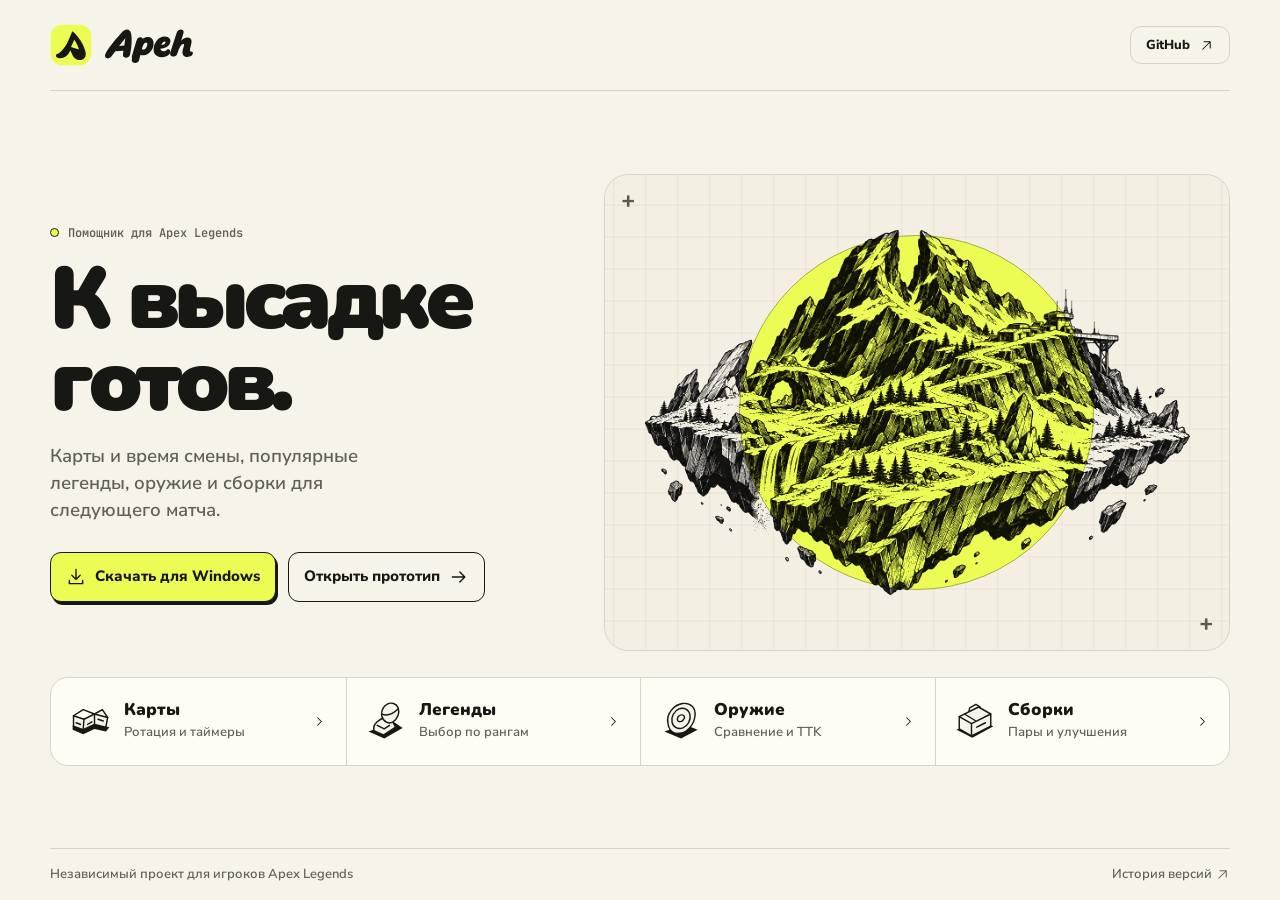
==== site/index.html @ be958c63 "Опубликовать сайт и прототип дизайна Apeh" ====
<!doctype html>
<html lang="ru">
<head>
  <meta charset="utf-8">
  <meta name="viewport" content="width=device-width, initial-scale=1">
  <meta name="description" content="Apeh — ротация карт, популярность легенд, сравнение оружия и сборки для Apex Legends.">
  <meta name="theme-color" content="#f6f3e9">
  <title>Apeh — помощник для Apex Legends</title>
  <link rel="icon" href="assets/apeh-mark.svg" type="image/svg+xml">
  <link rel="stylesheet" href="assets/fonts/fonts.css">
  <link rel="stylesheet" href="styles.css">
</head>
<body class="landing">
  <div class="landing-shell">
    <header class="landing-header">
      <a class="brand" href="./" aria-label="Apeh, главная"><img src="assets/apeh-mark.svg" width="42" height="42" alt=""><img src="assets/apeh-logo.svg" width="91" height="36" alt="Apeh"></a>
      <a class="github-link" href="https://github.com/Hecatoncheir/Apeh">GitHub <svg class="icon" aria-hidden="true"><use href="assets/icons.svg#external"/></svg></a>
    </header>
    <main class="landing-main">
      <section class="hero" aria-labelledby="hero-title">
        <div class="hero-copy">
          <p class="eyebrow"><span></span> Помощник для Apex Legends</p>
          <h1 id="hero-title">К&nbsp;высадке<br>готов.</h1>
          <p class="hero-description">Карты и время смены, популярные легенды, оружие и сборки для следующего матча.</p>
          <div class="hero-actions">
            <a class="button primary" href="https://github.com/Hecatoncheir/Apeh/releases/latest/download/Apeh-Setup-x64.exe"><svg class="icon" aria-hidden="true"><use href="assets/icons.svg#download"/></svg> Скачать для Windows</a>
            <a class="button secondary" href="app.html">Открыть прототип <svg class="icon" aria-hidden="true"><use href="assets/icons.svg#arrow"/></svg></a>
          </div>
        </div>
        <figure class="field-art">
          <div class="field-ring"></div>
          <div class="field-cross field-cross-top" aria-hidden="true">+</div>
          <div class="field-cross field-cross-bottom" aria-hidden="true">+</div>
          <img src="assets/frontier.webp" width="1280" height="853" alt="Тушевая гравюра горного острова с аванпостом">
        </figure>
      </section>
      <nav class="features" aria-label="Экраны прототипа">
        <a href="app.html#maps"><svg class="feature-icon" aria-hidden="true"><use href="assets/icons.svg#atlas"/></svg><span><strong>Карты</strong><small>Ротация и таймеры</small></span><svg class="icon" aria-hidden="true"><use href="assets/icons.svg#chevron"/></svg></a>
        <a href="app.html#legends"><svg class="feature-icon" aria-hidden="true"><use href="assets/icons.svg#bust"/></svg><span><strong>Легенды</strong><small>Выбор по рангам</small></span><svg class="icon" aria-hidden="true"><use href="assets/icons.svg#chevron"/></svg></a>
        <a href="app.html#weapons"><svg class="feature-icon" aria-hidden="true"><use href="assets/icons.svg#target"/></svg><span><strong>Оружие</strong><small>Сравнение и TTK</small></span><svg class="icon" aria-hidden="true"><use href="assets/icons.svg#chevron"/></svg></a>
        <a href="app.html#builds"><svg class="feature-icon" aria-hidden="true"><use href="assets/icons.svg#kit"/></svg><span><strong>Сборки</strong><small>Пары и улучшения</small></span><svg class="icon" aria-hidden="true"><use href="assets/icons.svg#chevron"/></svg></a>
      </nav>
    </main>
    <footer class="landing-footer">
      <span>Независимый проект для игроков Apex Legends</span>
      <a href="https://github.com/Hecatoncheir/Apeh/releases">История версий <svg class="icon" aria-hidden="true"><use href="assets/icons.svg#external"/></svg></a>
    </footer>
  </div>
</body>
</html>
---- site/assets/fonts/fonts.css ----
@font-face {
  font-family: 'JetBrains Mono';
  font-style: normal;
  font-weight: 400 700;
  font-display: swap;
  src: url(jetbrains-mono-cyrillic-ext.woff2) format('woff2');
  unicode-range: U+0460-052F, U+1C80-1C8A, U+20B4, U+2DE0-2DFF, U+A640-A69F, U+FE2E-FE2F;
}

@font-face {
  font-family: 'JetBrains Mono';
  font-style: normal;
  font-weight: 400 700;
  font-display: swap;
  src: url(jetbrains-mono-cyrillic.woff2) format('woff2');
  unicode-range: U+0301, U+0400-045F, U+0490-0491, U+04B0-04B1, U+2116;
}

@font-face {
  font-family: 'JetBrains Mono';
  font-style: normal;
  font-weight: 400 700;
  font-display: swap;
  src: url(jetbrains-mono-latin-ext.woff2) format('woff2');
  unicode-range: U+0100-02BA, U+02BD-02C5, U+02C7-02CC, U+02CE-02D7, U+02DD-02FF, U+0304, U+0308, U+0329, U+1D00-1DBF, U+1E00-1E9F, U+1EF2-1EFF, U+2020, U+20A0-20AB, U+20AD-20C4, U+2113, U+2C60-2C7F, U+A720-A7FF;
}

@font-face {
  font-family: 'JetBrains Mono';
  font-style: normal;
  font-weight: 400 700;
  font-display: swap;
  src: url(jetbrains-mono-latin.woff2) format('woff2');
  unicode-range: U+0000-00FF, U+0131, U+0152-0153, U+02BB-02BC, U+02C6, U+02DA, U+02DC, U+0304, U+0308, U+0329, U+2000-206F, U+20AC, U+2122, U+2191, U+2193, U+2212, U+2215, U+FEFF, U+FFFD;
}

@font-face {
  font-family: 'Nunito';
  font-style: normal;
  font-weight: 600 1000;
  font-display: swap;
  src: url(nunito-cyrillic-ext.woff2) format('woff2');
  unicode-range: U+0460-052F, U+1C80-1C8A, U+20B4, U+2DE0-2DFF, U+A640-A69F, U+FE2E-FE2F;
}

@font-face {
  font-family: 'Nunito';
  font-style: normal;
  font-weight: 600 1000;
  font-display: swap;
  src: url(nunito-cyrillic.woff2) format('woff2');
  unicode-range: U+0301, U+0400-045F, U+0490-0491, U+04B0-04B1, U+2116;
}

@font-face {
  font-family: 'Nunito';
  font-style: normal;
  font-weight: 600 1000;
  font-display: swap;
  src: url(nunito-latin-ext.woff2) format('woff2');
  unicode-range: U+0100-02BA, U+02BD-02C5, U+02C7-02CC, U+02CE-02D7, U+02DD-02FF, U+0304, U+0308, U+0329, U+1D00-1DBF, U+1E00-1E9F, U+1EF2-1EFF, U+2020, U+20A0-20AB, U+20AD-20C4, U+2113, U+2C60-2C7F, U+A720-A7FF;
}

@font-face {
  font-family: 'Nunito';
  font-style: normal;
  font-weight: 600 1000;
  font-display: swap;
  src: url(nunito-latin.woff2) format('woff2');
  unicode-range: U+0000-00FF, U+0131, U+0152-0153, U+02BB-02BC, U+02C6, U+02DA, U+02DC, U+0304, U+0308, U+0329, U+2000-206F, U+20AC, U+2122, U+2191, U+2193, U+2212, U+2215, U+FEFF, U+FFFD;
}

@font-face {
  font-family: 'Nunito Sans';
  font-style: normal;
  font-weight: 400 800;
  font-stretch: 100%;
  font-display: swap;
  src: url(nunito-sans-cyrillic-ext.woff2) format('woff2');
  unicode-range: U+0460-052F, U+1C80-1C8A, U+20B4, U+2DE0-2DFF, U+A640-A69F, U+FE2E-FE2F;
}

@font-face {
  font-family: 'Nunito Sans';
  font-style: normal;
  font-weight: 400 800;
  font-stretch: 100%;
  font-display: swap;
  src: url(nunito-sans-cyrillic.woff2) format('woff2');
  unicode-range: U+0301, U+0400-045F, U+0490-0491, U+04B0-04B1, U+2116;
}

@font-face {
  font-family: 'Nunito Sans';
  font-style: normal;
  font-weight: 400 800;
  font-stretch: 100%;
  font-display: swap;
  src: url(nunito-sans-latin-ext.woff2) format('woff2');
  unicode-range: U+0100-02BA, U+02BD-02C5, U+02C7-02CC, U+02CE-02D7, U+02DD-02FF, U+0304, U+0308, U+0329, U+1D00-1DBF, U+1E00-1E9F, U+1EF2-1EFF, U+2020, U+20A0-20AB, U+20AD-20C4, U+2113, U+2C60-2C7F, U+A720-A7FF;
}

@font-face {
  font-family: 'Nunito Sans';
  font-style: normal;
  font-weight: 400 800;
  font-stretch: 100%;
  font-display: swap;
  src: url(nunito-sans-latin.woff2) format('woff2');
  unicode-range: U+0000-00FF, U+0131, U+0152-0153, U+02BB-02BC, U+02C6, U+02DA, U+02DC, U+0304, U+0308, U+0329, U+2000-206F, U+20AC, U+2122, U+2191, U+2193, U+2212, U+2215, U+FEFF, U+FFFD;
}
---- site/styles.css ----
:root {
  color-scheme: light;
  --paper: #f6f3e9;
  --surface: #fffcf4;
  --ink: #171814;
  --muted: #626252;
  --line: #d8d4c5;
  --accent: #edfc55;
  --green: #3e643a;
  --red: #a0382c;
  --display: "Nunito", system-ui, sans-serif;
  --body: "Nunito Sans", system-ui, sans-serif;
  --mono: "JetBrains Mono", monospace;
  --radius: 18px;
}

* { box-sizing: border-box; }
[hidden] { display: none !important; }
body { margin: 0; background: var(--paper); color: var(--ink); font: 600 15px/1.45 var(--body); }
h1, h2, h3, p, figure { margin: 0; }
h1, h2, h3 { font-family: var(--display); line-height: 1.08; }
a { color: inherit; text-decoration: none; }
button, select { font: inherit; color: inherit; }
button { cursor: pointer; }
svg { vertical-align: middle; }
.icon, .feature-icon { flex: none; width: 20px; height: 20px; fill: none; stroke: currentColor; stroke-width: 1.65; stroke-linecap: round; stroke-linejoin: round; }
:focus-visible { outline: 2px solid #546200; outline-offset: 4px; }
.brand { display: inline-flex; align-items: center; gap: 11px; width: max-content; }
.brand img { display: block; }
.button, .github-link, .icon-button {
  display: inline-flex;
  align-items: center;
  justify-content: center;
  gap: 9px;
  min-height: 44px;
  padding: 9px 15px;
  border: 1px solid var(--ink);
  border-radius: 11px;
  white-space: nowrap;
  font-weight: 800;
  transition: background-color .15s ease, box-shadow .15s ease;
}
.primary { background: var(--accent); box-shadow: 2px 3px 0 var(--ink); }
.primary:hover { background: #f6ff9b; box-shadow: 1px 1px 0 var(--ink); }
.secondary, .github-link, .icon-button { background: transparent; }
.secondary:hover, .github-link:hover, .icon-button:hover { background: #ebe7d9; }

.landing-shell { width: min(1280px, calc(100% - 100px)); min-height: 100svh; margin: auto; display: flex; flex-direction: column; }
.landing-header, .landing-footer { display: flex; align-items: center; justify-content: space-between; gap: 16px; }
.landing-header { padding: 24px 0; border-bottom: 1px solid var(--line); }
.github-link { min-height: 38px; border-color: var(--line); font-size: 13px; }
.github-link .icon, .landing-footer .icon { width: 15px; height: 15px; }
.landing-main { flex: 1; display: flex; flex-direction: column; justify-content: center; padding: 26px 0; gap: 26px; }
.hero { display: grid; grid-template-columns: .89fr 1.11fr; align-items: center; gap: clamp(24px, 4vw, 65px); }
.hero-copy { padding: 12px 0; }
.eyebrow, .demo-badge { display: inline-flex; align-items: center; gap: 9px; color: var(--muted); font: 600 12px/1.4 var(--mono); }
.eyebrow > span, .demo-badge > span { width: 9px; height: 9px; flex: none; border: 1px solid var(--ink); border-radius: 50%; background: var(--accent); }
.hero h1 { margin: 15px 0 20px; font-size: clamp(54px, 6.8vw, 102px); letter-spacing: -.073em; line-height: .94; font-weight: 1000; }
.hero-description { max-width: 380px; font-size: clamp(17px, 1.45vw, 21px); color: var(--muted); }
.hero-actions { display: flex; flex-wrap: wrap; gap: 12px; margin-top: 28px; }
.hero-actions .button { min-height: 50px; }
.field-art {
  position: relative;
  display: grid;
  place-items: center;
  isolation: isolate;
  width: 100%;
  height: clamp(325px, 53svh, 510px);
  border: 1px solid var(--line);
  border-radius: 24px;
  overflow: hidden;
  background-color: #f3efe3;
  background-image: linear-gradient(#453f2811 1px, transparent 1px), linear-gradient(90deg, #453f2811 1px, transparent 1px);
  background-size: 32px 32px;
  background-position: center;
}
.field-art img { position: absolute; inset: 5%; width: 90%; height: 90%; object-fit: contain; mix-blend-mode: multiply; filter: grayscale(1) contrast(1.18) brightness(1.11); }
.field-ring { position: absolute; z-index: -1; width: min(65%, 355px); aspect-ratio: 1; border-radius: 50%; background: var(--accent); border: 1px solid #a6ac45; }
.field-cross { position: absolute; font: 500 24px/1 var(--mono); color: #5a594b; }
.field-cross-top { top: 14px; left: 16px; }
.field-cross-bottom { bottom: 14px; right: 16px; }
.features { display: grid; grid-template-columns: repeat(4, minmax(0, 1fr)); border: 1px solid var(--line); border-radius: var(--radius); background: var(--surface); }
.features a { min-width: 0; display: flex; align-items: center; gap: 12px; min-height: 87px; padding: 12px clamp(10px, 1.45vw, 20px); }
.features a:first-child { border-radius: var(--radius) 0 0 var(--radius); }
.features a:last-child { border-radius: 0 var(--radius) var(--radius) 0; }
.features a + a { border-left: 1px solid var(--line); }
.features a:hover { background: #f1eddb; }
.features .feature-icon { width: 42px; height: 42px; }
.features strong, .features small { display: block; }
.features strong { font: 900 17px/1.2 var(--display); }
.features small { margin-top: 2px; color: var(--muted); font-size: 13px; }
.features .icon { width: 15px; height: 15px; margin-left: auto; }
.landing-footer { min-height: 52px; padding: 9px 0; border-top: 1px solid var(--line); color: var(--muted); font-size: 13px; }
.landing-footer a:hover, .workspace-footer a:hover { text-decoration: underline; }

.app-shell { display: grid; grid-template-columns: 208px minmax(0, 1fr); min-height: 100svh; max-width: 1700px; margin: auto; }
.sidebar { display: flex; flex-direction: column; align-items: stretch; gap: 32px; padding: 24px 16px; border-right: 1px solid var(--line); }
.sidebar .brand { margin: 0 0 0 6px; }
.app-nav { display: grid; gap: 6px; }
.app-nav a, .back-link { display: flex; align-items: center; gap: 11px; padding: 11px; min-height: 43px; border: 1px solid transparent; border-radius: 10px; font-weight: 800; }
.app-nav a:hover, .back-link:hover { background: #ece8da; }
.app-nav a[aria-current="page"] { border-color: var(--ink); background: var(--accent); box-shadow: 1px 2px 0 var(--ink); }
.back-link { margin-top: auto; color: var(--muted); }
.workspace { display: flex; flex-direction: column; min-width: 0; padding: 18px clamp(22px, 3.2vw, 52px) 0; }
.workspace-top { display: flex; align-items: center; justify-content: space-between; gap: 14px; min-height: 45px; }
.demo-badge { border: 1px solid var(--line); border-radius: 999px; padding: 5px 9px; white-space: nowrap; font-size: 10px; }
.demo-badge > span { width: 7px; height: 7px; }
.map-tools { display: flex; align-items: center; gap: 9px; }
.timezone { display: flex; align-items: center; gap: 6px; min-height: 40px; padding: 4px 9px; border: 1px solid var(--line); border-radius: 10px; background: var(--surface); }
.timezone select { max-width: 185px; border: 0; background: transparent; }
.timezone .icon, .reminders-button .icon { width: 17px; height: 17px; }
.reminders-button { min-height: 40px; padding: 6px 10px; border-color: var(--line); }
.reminders-button[data-enabled="true"] .icon { fill: var(--accent); }
.screen-head { display: flex; align-items: end; justify-content: space-between; gap: 14px; margin: 16px 0 20px; }
.screen-head h1 { font-size: clamp(34px, 4.4vw, 60px); font-weight: 1000; letter-spacing: -.058em; }
.screen-head p { margin-top: 4px; color: var(--muted); }
.workspace-footer { display: flex; justify-content: space-between; align-items: center; flex-wrap: wrap; gap: 5px 12px; color: var(--muted); font-size: 12px; padding: 13px 0; border-top: 1px solid var(--line); margin-top: auto; }
.workspace-footer .icon { width: 13px; height: 13px; }
#screen { padding-bottom: 20px; }

.map-grid { display: grid; grid-template-columns: repeat(2, minmax(0, 1fr)); gap: 14px; }
.map-card { min-width: 0; overflow: hidden; background: var(--surface); border: 1px solid var(--line); border-radius: var(--radius); }
.map-card:first-child { border-color: #303127; }
.map-current { position: relative; isolation: isolate; min-height: clamp(135px, 23svh, 245px); display: flex; flex-direction: column; justify-content: space-between; gap: 12px; overflow: hidden; padding: 15px 16px 12px; background: #343630; color: #fffcef; }
.map-current::after { position: absolute; z-index: -1; inset: 0; content: ""; background: linear-gradient(120deg, #15161084 0%, #14150e10 75%), linear-gradient(0deg, #14150ef0 0%, #14150e16 71%); }
.map-image { position: absolute; z-index: -2; inset: 0; width: 100%; height: 100%; object-fit: cover; object-position: center; filter: saturate(.52); }
.mode { display: inline-flex; align-items: center; align-self: start; gap: 6px; padding: 4px 9px; color: var(--ink); background: var(--surface); border-radius: 999px; font-size: 12px; font-weight: 900; }
.map-card:first-child .mode { background: var(--accent); }
.mode .icon { width: 15px; height: 15px; }
.map-info { display: grid; grid-template-columns: minmax(0, 1fr) auto; align-items: end; gap: 8px 12px; }
.map-info h2 { font-size: clamp(20px, 2.7vw, 35px); letter-spacing: -.03em; overflow-wrap: anywhere; }
.map-info small { display: block; color: #f6f0dccc; font-size: 12px; }
.countdown { text-align: right; font: 700 clamp(17px, 2.4vw, 29px)/1.1 var(--mono); color: var(--accent); white-space: nowrap; }
.countdown small { margin-bottom: 4px; font: 700 11px/1.2 var(--body); }
.map-progress { grid-column: 1 / -1; width: 100%; height: 3px; border: 0; background: #fffff64d; border-radius: 3px; accent-color: var(--accent); }
.map-progress::-webkit-progress-bar { background: #fffff64d; border-radius: 3px; }
.map-progress::-webkit-progress-value { background: var(--accent); border-radius: 3px; }
.map-progress::-moz-progress-bar { background: var(--accent); border-radius: 3px; }
.map-next { display: flex; align-items: center; width: 100%; min-height: 53px; gap: 9px; padding: 8px 15px; border: 0; background: transparent; text-align: left; }
.map-next:hover { background: #f0ebd9; }
.map-next-label { color: var(--muted); font-size: 12px; }
.map-next strong { overflow-wrap: anywhere; font-weight: 900; }
.map-next time { margin-left: auto; font: 600 12px var(--mono); }
.map-next .icon { width: 15px; height: 15px; }

.panel-grid { display: grid; grid-template-columns: 1.2fr 1fr; gap: 14px; }
.panel { min-width: 0; padding: 18px; border: 1px solid var(--line); border-radius: var(--radius); background: var(--surface); }
.panel h2 { font-size: 24px; letter-spacing: -.025em; }
.panel > p { margin-top: 8px; color: var(--muted); }
.panel-head { display: flex; align-items: center; justify-content: space-between; gap: 10px; margin-bottom: 14px; }
.panel-head .icon { color: var(--muted); }
.field { display: grid; gap: 5px; font-size: 13px; font-weight: 800; }
.field select { max-width: 100%; min-height: 40px; padding: 7px 10px; border: 1px solid var(--line); border-radius: 9px; background: var(--surface); font-size: 14px; }
.control-row { display: grid; grid-template-columns: repeat(3, minmax(0, 1fr)); gap: 10px; margin-bottom: 14px; }
.control-row .field { min-width: 0; }
.inline-field { display: flex; align-items: center; gap: 9px; }
.inline-field select { min-height: 38px; }
.legend-list { display: grid; gap: 6px; }
.legend-row { display: grid; grid-template-columns: 32px minmax(0, 1fr) auto auto; align-items: center; gap: 9px; min-height: 48px; padding: 6px 9px; border: 1px solid transparent; border-radius: 9px; background: #f2efe5; text-align: left; }
.legend-row:hover { background: #ede8d7; }
.legend-row[aria-pressed="true"] { background: #f3f8c6; border-color: #c3ca6c; }
.legend-tile { display: grid; place-items: center; width: 29px; height: 29px; border: 1px solid #6b6958; border-radius: 7px; background: var(--surface); font: 800 14px var(--display); }
.mono { font-family: var(--mono); font-size: 13px; }
.trend-up { color: var(--green); }
.trend-down { color: var(--red); }
.chart-value { display: block; margin: 18px 0 4px; font: 700 clamp(30px, 4vw, 53px)/1 var(--mono); }
.chart { display: block; width: 100%; max-height: 195px; margin-top: 16px; }
.chart-labels { display: flex; justify-content: space-between; gap: 10px; color: var(--muted); font-size: 12px; }
.metric-table { width: 100%; border-collapse: collapse; text-align: left; }
.metric-table td, .metric-table th { padding: 11px 7px; border-bottom: 1px solid var(--line); }
.metric-table td { font-family: var(--mono); }
.metric-table th { font-weight: 800; }
.metric-table .metric-best { background: #eef5b1; }
.ttk-values { display: grid; gap: 10px; margin-top: 15px; }
.ttk-values p { display: flex; flex-wrap: wrap; justify-content: space-between; gap: 4px 8px; padding: 10px; border-radius: 9px; background: #f2efe5; }
.ttk-values strong { font-family: var(--mono); }
.pair-list { display: grid; gap: 9px; margin-top: 12px; }
.pair { display: grid; grid-template-columns: minmax(0, 1fr) auto minmax(0, 1fr); align-items: center; gap: 9px; padding: 13px 10px; border-radius: 9px; background: #f2efe5; font-weight: 900; text-align: center; }
.pair .icon { color: var(--muted); }
#guide-styles { margin-top: 9px; }
.upgrade { margin-top: 11px; padding: 11px 12px; border: 1px solid var(--line); border-radius: 9px; }
.upgrade h3 { display: flex; align-items: center; gap: 8px; font-size: 15px; }
.upgrade h3 span { border-radius: 5px; padding: 2px 6px; background: var(--accent); font: 700 11px var(--mono); white-space: nowrap; }
.upgrade p { margin-top: 5px; color: var(--muted); font-size: 13px; }

dialog { width: min(430px, calc(100% - 28px)); max-height: calc(100% - 28px); padding: 19px; border: 1px solid var(--ink); border-radius: var(--radius); background: var(--surface); color: var(--ink); box-shadow: 4px 5px 0 var(--ink); }
dialog::backdrop { background: #25261bb0; }
.dialog-top { display: flex; align-items: center; justify-content: space-between; gap: 10px; margin-bottom: 14px; }
.dialog-top h2 { font-size: 24px; letter-spacing: -.03em; }
.icon-button { width: 37px; min-height: 37px; padding: 0; border-color: var(--line); }
.schedule { display: grid; margin: 0; }
.schedule > div { padding: 10px 0; border-top: 1px solid var(--line); }
.schedule dt { color: var(--muted); font-size: 13px; }
.schedule dd { margin: 3px 0 0; }
.schedule strong { display: block; font: 900 20px var(--display); }
.schedule time { font: 500 13px var(--mono); }
.reminder-form { display: grid; gap: 14px; }
.reminder-form fieldset { display: grid; gap: 8px; margin: 0; padding: 9px; border: 1px solid var(--line); border-radius: 9px; }
.reminder-form label:has(input) { display: flex; align-items: center; gap: 8px; }
input[type="checkbox"] { accent-color: var(--ink); width: 17px; height: 17px; }
.reminder-form .primary { justify-self: end; }
.form-note { color: var(--muted); font-size: 13px; }
.toast { position: fixed; right: 15px; bottom: 15px; z-index: 1; max-width: calc(100vw - 30px); padding: 10px 15px; border-radius: 10px; background: var(--ink); color: var(--surface); }
.noscript { margin: 12px; }

@media (max-width: 1050px) {
  .landing-shell { width: calc(100% - 54px); }
  .features a { gap: 7px; }
  .features .feature-icon { width: 35px; height: 35px; }
  .app-shell { grid-template-columns: 169px minmax(0, 1fr); }
}
@media (max-width: 820px) {
  .hero { gap: 17px; }
  .hero h1 { font-size: clamp(45px, 7.1vw, 65px); }
  .features a { padding: 8px; }
  .features .icon { display: none; }
  .panel-grid { grid-template-columns: 1fr; }
  .app-shell { grid-template-columns: 1fr; }
  .sidebar { flex-direction: row; flex-wrap: wrap; gap: 10px 18px; padding: 10px 14px; border-right: 0; border-bottom: 1px solid var(--line); }
  .sidebar .brand { margin-left: 0; }
  .app-nav { display: flex; flex-wrap: wrap; }
  .back-link { display: none; }
  .workspace { min-height: calc(100svh - 63px); padding: 10px 15px 0; }
}
@media (max-width: 650px) {
  .landing-shell { width: calc(100% - 30px); }
  .landing-header { padding: 12px 0; }
  .landing-main { padding: 15px 0; gap: 16px; }
  .hero { grid-template-columns: 1fr; }
  .hero h1 { margin: 11px 0 12px; font-size: clamp(43px, 13vw, 70px); }
  .hero-description { font-size: 16px; }
  .hero-actions { margin-top: 17px; }
  .hero-actions .button { min-height: 43px; padding: 7px 11px; font-size: 13px; }
  .hero-actions .icon { width: 16px; height: 16px; }
  .field-art { height: clamp(165px, 45vw, 280px); border-radius: 15px; }
  .field-ring { width: min(48%, 215px); }
  .features { grid-template-columns: repeat(2, minmax(0, 1fr)); }
  .features a { min-height: 61px; padding: 7px; }
  .features a:first-child { border-radius: var(--radius) 0 0 0; }
  .features a:last-child { border-radius: 0 0 var(--radius) 0; }
  .features a:nth-child(3) { border-left: 0; border-radius: 0 0 0 var(--radius); }
  .features a:nth-child(n+3) { border-top: 1px solid var(--line); }
  .features strong { font-size: 15px; }
  .features small { font-size: 11px; }
  .features .feature-icon { width: 30px; height: 30px; }
  .landing-footer { flex-wrap: wrap; gap: 4px; font-size: 11px; }
  .sidebar { gap: 8px; }
  .app-nav { width: 100%; display: grid; grid-template-columns: repeat(4, minmax(0, 1fr)); gap: 4px; }
  .app-nav a { min-height: 42px; justify-content: center; gap: 4px; padding: 4px 3px; font-size: 12px; }
  .app-nav .icon { width: 14px; height: 14px; }
  .workspace-top { flex-wrap: wrap; gap: 8px; }
  .map-tools { margin-left: auto; gap: 5px; }
  .timezone { padding: 3px 5px; }
  .timezone select { max-width: 133px; font-size: 12px; }
  .reminders-button span { display: none; }
  .screen-head { align-items: start; flex-direction: column; margin: 12px 0; }
  .map-grid { grid-template-columns: 1fr; gap: 10px; }
  .map-current { min-height: 143px; }
  .control-row { grid-template-columns: repeat(2, minmax(0, 1fr)); }
  .panel { padding: 12px; }
}
@media (prefers-reduced-motion: reduce) { *, *::before, *::after { transition: none !important; } }
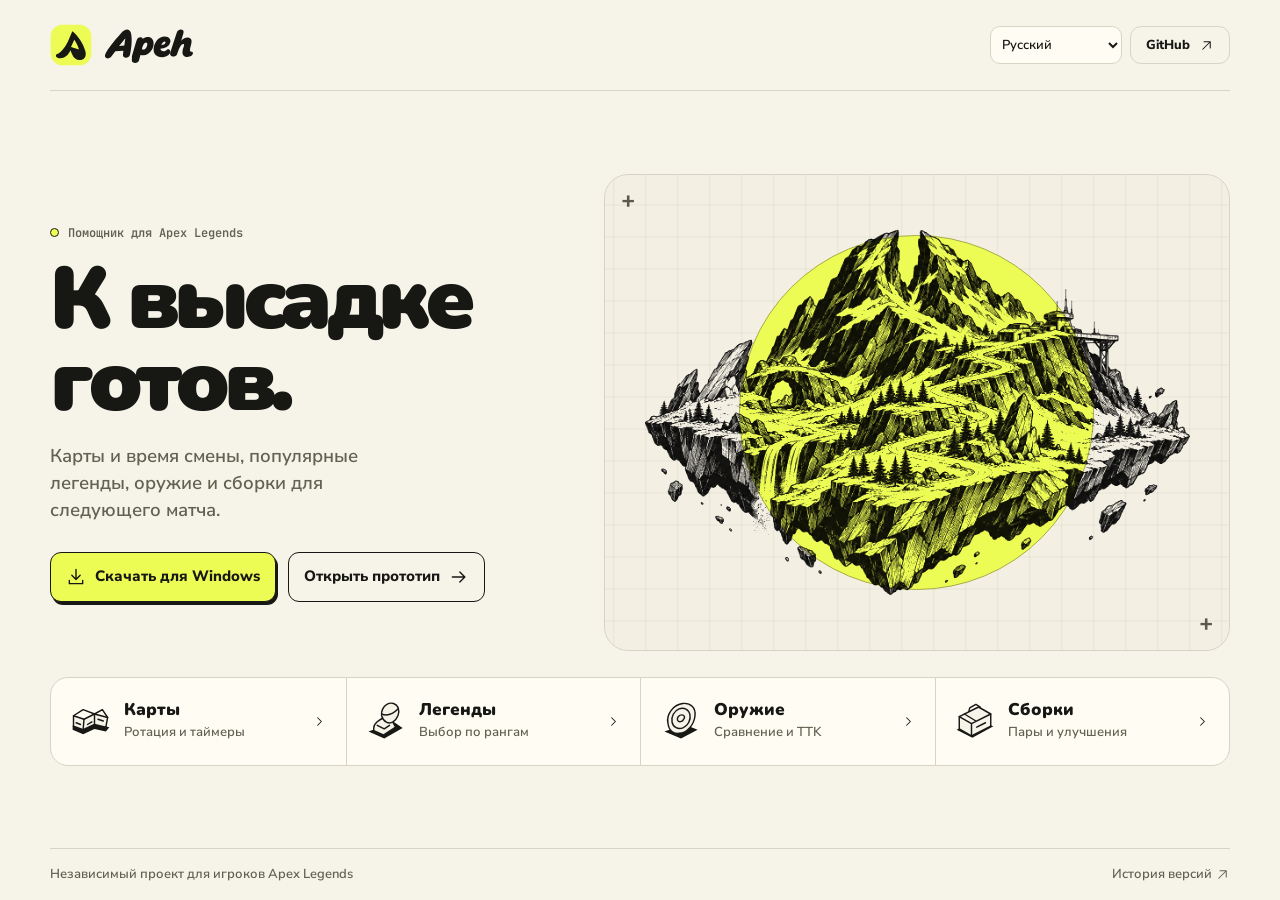
==== commit af4491a8: "Добавить выбор языка на сайт Apeh" ====
--- a/site/index.html
+++ b/site/index.html
@@ -5,45 +5,53 @@
   <meta name="viewport" content="width=device-width, initial-scale=1">
   <meta name="description" content="Apeh — ротация карт, популярность легенд, сравнение оружия и сборки для Apex Legends.">
   <meta name="theme-color" content="#f6f3e9">
-  <title>Apeh — помощник для Apex Legends</title>
+  <title data-i18n="Apeh — помощник для Apex Legends">Apeh — помощник для Apex Legends</title>
   <link rel="icon" href="assets/apeh-mark.svg" type="image/svg+xml">
   <link rel="stylesheet" href="assets/fonts/fonts.css">
   <link rel="stylesheet" href="styles.css">
+  <script src="language.js" defer></script>
 </head>
 <body class="landing">
   <div class="landing-shell">
     <header class="landing-header">
-      <a class="brand" href="./" aria-label="Apeh, главная"><img src="assets/apeh-mark.svg" width="42" height="42" alt=""><img src="assets/apeh-logo.svg" width="91" height="36" alt="Apeh"></a>
-      <a class="github-link" href="https://github.com/Hecatoncheir/Apeh">GitHub <svg class="icon" aria-hidden="true"><use href="assets/icons.svg#external"/></svg></a>
+      <a class="brand" href="./" aria-label="Apeh, главная" data-i18n-aria="Apeh, главная"><img src="assets/apeh-mark.svg" width="42" height="42" alt=""><img src="assets/apeh-logo.svg" width="91" height="36" alt="Apeh"></a>
+      <div class="header-actions">
+        <select class="language-select" id="site-language" aria-label="Язык" data-i18n-aria="Язык">
+          <option value="auto" data-i18n="Автоматически">Автоматически</option>
+          <option value="ru" selected data-i18n="Русский">Русский</option>
+          <option value="en" data-i18n="Английский">Английский</option>
+        </select>
+        <a class="github-link" href="https://github.com/Hecatoncheir/Apeh">GitHub <svg class="icon" aria-hidden="true"><use href="assets/icons.svg#external"/></svg></a>
+      </div>
     </header>
     <main class="landing-main">
       <section class="hero" aria-labelledby="hero-title">
         <div class="hero-copy">
-          <p class="eyebrow"><span></span> Помощник для Apex Legends</p>
-          <h1 id="hero-title">К&nbsp;высадке<br>готов.</h1>
-          <p class="hero-description">Карты и время смены, популярные легенды, оружие и сборки для следующего матча.</p>
+          <p class="eyebrow"><span></span><strong data-i18n="Помощник для Apex Legends">Помощник для Apex Legends</strong></p>
+          <h1 id="hero-title"><span data-i18n="К&nbsp;высадке">К&nbsp;высадке</span><br><span data-i18n="готов.">готов.</span></h1>
+          <p class="hero-description" data-i18n="Карты и время смены, популярные легенды, оружие и сборки для следующего матча.">Карты и время смены, популярные легенды, оружие и сборки для следующего матча.</p>
           <div class="hero-actions">
-            <a class="button primary" href="https://github.com/Hecatoncheir/Apeh/releases/latest/download/Apeh-Setup-x64.exe"><svg class="icon" aria-hidden="true"><use href="assets/icons.svg#download"/></svg> Скачать для Windows</a>
-            <a class="button secondary" href="app.html">Открыть прототип <svg class="icon" aria-hidden="true"><use href="assets/icons.svg#arrow"/></svg></a>
+            <a class="button primary" href="https://github.com/Hecatoncheir/Apeh/releases/latest/download/Apeh-Setup-x64.exe"><svg class="icon" aria-hidden="true"><use href="assets/icons.svg#download"/></svg><span data-i18n="Скачать для Windows">Скачать для Windows</span></a>
+            <a class="button secondary" href="app.html"><span data-i18n="Открыть прототип">Открыть прототип</span><svg class="icon" aria-hidden="true"><use href="assets/icons.svg#arrow"/></svg></a>
           </div>
         </div>
         <figure class="field-art">
           <div class="field-ring"></div>
           <div class="field-cross field-cross-top" aria-hidden="true">+</div>
           <div class="field-cross field-cross-bottom" aria-hidden="true">+</div>
-          <img src="assets/frontier.webp" width="1280" height="853" alt="Тушевая гравюра горного острова с аванпостом">
+          <img src="assets/frontier.webp" width="1280" height="853" alt="Тушевая гравюра горного острова с аванпостом" data-i18n-alt="Тушевая гравюра горного острова с аванпостом">
         </figure>
       </section>
-      <nav class="features" aria-label="Экраны прототипа">
-        <a href="app.html#maps"><svg class="feature-icon" aria-hidden="true"><use href="assets/icons.svg#atlas"/></svg><span><strong>Карты</strong><small>Ротация и таймеры</small></span><svg class="icon" aria-hidden="true"><use href="assets/icons.svg#chevron"/></svg></a>
-        <a href="app.html#legends"><svg class="feature-icon" aria-hidden="true"><use href="assets/icons.svg#bust"/></svg><span><strong>Легенды</strong><small>Выбор по рангам</small></span><svg class="icon" aria-hidden="true"><use href="assets/icons.svg#chevron"/></svg></a>
-        <a href="app.html#weapons"><svg class="feature-icon" aria-hidden="true"><use href="assets/icons.svg#target"/></svg><span><strong>Оружие</strong><small>Сравнение и TTK</small></span><svg class="icon" aria-hidden="true"><use href="assets/icons.svg#chevron"/></svg></a>
-        <a href="app.html#builds"><svg class="feature-icon" aria-hidden="true"><use href="assets/icons.svg#kit"/></svg><span><strong>Сборки</strong><small>Пары и улучшения</small></span><svg class="icon" aria-hidden="true"><use href="assets/icons.svg#chevron"/></svg></a>
+      <nav class="features" aria-label="Экраны прототипа" data-i18n-aria="Экраны прототипа">
+        <a href="app.html#maps"><svg class="feature-icon" aria-hidden="true"><use href="assets/icons.svg#atlas"/></svg><span><strong data-i18n="Карты">Карты</strong><small data-i18n="Ротация и таймеры">Ротация и таймеры</small></span><svg class="icon" aria-hidden="true"><use href="assets/icons.svg#chevron"/></svg></a>
+        <a href="app.html#legends"><svg class="feature-icon" aria-hidden="true"><use href="assets/icons.svg#bust"/></svg><span><strong data-i18n="Легенды">Легенды</strong><small data-i18n="Выбор по рангам">Выбор по рангам</small></span><svg class="icon" aria-hidden="true"><use href="assets/icons.svg#chevron"/></svg></a>
+        <a href="app.html#weapons"><svg class="feature-icon" aria-hidden="true"><use href="assets/icons.svg#target"/></svg><span><strong data-i18n="Оружие">Оружие</strong><small data-i18n="Сравнение и TTK">Сравнение и TTK</small></span><svg class="icon" aria-hidden="true"><use href="assets/icons.svg#chevron"/></svg></a>
+        <a href="app.html#builds"><svg class="feature-icon" aria-hidden="true"><use href="assets/icons.svg#kit"/></svg><span><strong data-i18n="Сборки">Сборки</strong><small data-i18n="Пары и улучшения">Пары и улучшения</small></span><svg class="icon" aria-hidden="true"><use href="assets/icons.svg#chevron"/></svg></a>
       </nav>
     </main>
     <footer class="landing-footer">
-      <span>Независимый проект для игроков Apex Legends</span>
-      <a href="https://github.com/Hecatoncheir/Apeh/releases">История версий <svg class="icon" aria-hidden="true"><use href="assets/icons.svg#external"/></svg></a>
+      <span data-i18n="Независимый проект для игроков Apex Legends">Независимый проект для игроков Apex Legends</span>
+      <a href="https://github.com/Hecatoncheir/Apeh/releases"><span data-i18n="История версий">История версий</span> <svg class="icon" aria-hidden="true"><use href="assets/icons.svg#external"/></svg></a>
     </footer>
   </div>
 </body>
--- a/site/styles.css
+++ b/site/styles.css
@@ -50,6 +50,20 @@
 .landing-header { padding: 24px 0; border-bottom: 1px solid var(--line); }
 .github-link { min-height: 38px; border-color: var(--line); font-size: 13px; }
 .github-link .icon, .landing-footer .icon { width: 15px; height: 15px; }
+.header-actions { display: flex; align-items: center; gap: 8px; }
+.language-select {
+  min-height: 38px;
+  max-width: 140px;
+  padding: 4px 7px;
+  border: 1px solid var(--line);
+  border-radius: 10px;
+  background: var(--surface);
+  font-size: 13px;
+}
+.workspace-top .language-select { margin-left: auto; }
+.map-tools:not([hidden]) { margin-left: auto; }
+.map-tools:not([hidden]) + .language-select { margin-left: 0; }
+.eyebrow strong, .demo-badge strong { font: inherit; }
 .landing-main { flex: 1; display: flex; flex-direction: column; justify-content: center; padding: 26px 0; gap: 26px; }
 .hero { display: grid; grid-template-columns: .89fr 1.11fr; align-items: center; gap: clamp(24px, 4vw, 65px); }
 .hero-copy { padding: 12px 0; }
@@ -259,4 +273,13 @@
   .control-row { grid-template-columns: repeat(2, minmax(0, 1fr)); }
   .panel { padding: 12px; }
 }
+@media (max-width: 430px) {
+  .landing-header { gap: 8px; flex-wrap: wrap; }
+  .header-actions { margin-left: auto; gap: 6px; }
+  .landing-header .brand { gap: 6px; }
+  .landing-header .brand img:first-child { width: 34px; height: 34px; }
+  .landing-header .brand img:last-child { width: 56px; height: auto; }
+  .landing-header .github-link { gap: 4px; padding-inline: 7px; }
+  .landing-header .language-select { max-width: 106px; font-size: 11px; }
+}
 @media (prefers-reduced-motion: reduce) { *, *::before, *::after { transition: none !important; } }
